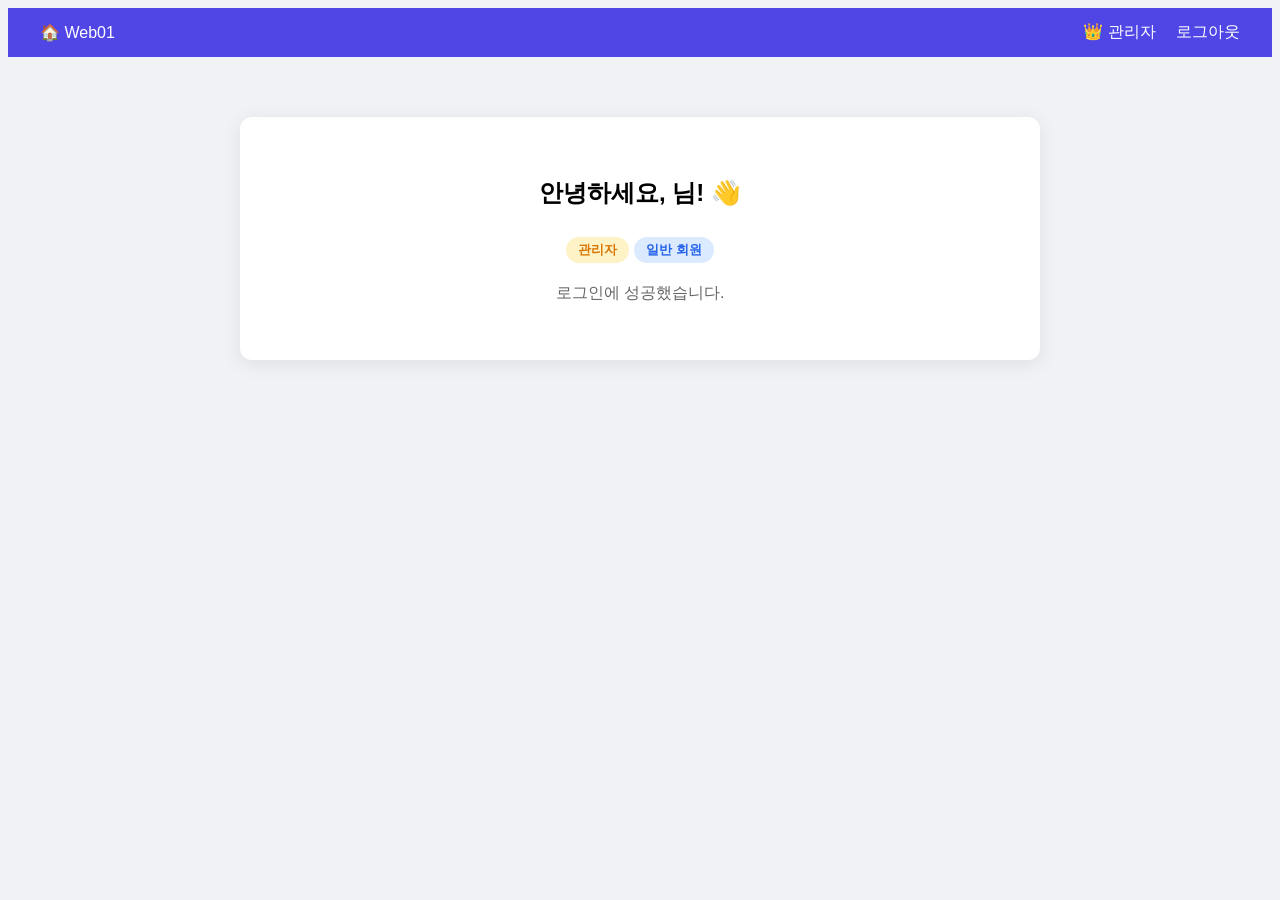
==== src/main/resources/templates/home.html @ 5ded8071 "favicon 추가" ====
<!DOCTYPE html>
<html lang="ko" xmlns:th="http://www.thymeleaf.org"
      xmlns:sec="http://www.thymeleaf.org/extras/spring-security">
<head>
    <link rel="icon" type="image/svg+xml" th:href="@{/favicon.svg}">
    <meta charset="UTF-8">
    <title>홈</title>
    <style>
        body { font-family: 'Segoe UI', sans-serif; background: #f0f2f5; }
        .navbar { background: #4f46e5; color: white; padding: 14px 32px;
            display: flex; justify-content: space-between; align-items: center; }
        .navbar a { color: white; text-decoration: none; margin-left: 16px; }
        .content { max-width: 800px; margin: 60px auto; text-align: center; }
        .card { background: white; padding: 40px; border-radius: 12px;
            box-shadow: 0 4px 20px rgba(0,0,0,.08); }
        .badge { display: inline-block; padding: 4px 12px; border-radius: 20px;
            font-size: 13px; font-weight: bold; margin-top: 8px; }
        .admin-badge { background: #fef3c7; color: #d97706; }
        .user-badge  { background: #dbeafe; color: #2563eb; }
    </style>
</head>
<body>
<nav class="navbar">
    <span>🏠 Web01</span>
    <div>
        <a th:if="${isAdmin}" th:href="@{/admin}">👑 관리자</a>
        <form th:action="@{/auth/logout}" method="post" style="display:inline;">
            <input type="hidden" th:name="${_csrf.parameterName}" th:value="${_csrf.token}"/>
            <button type="submit" style="background:none; border:none; color:white;
            cursor:pointer; font-size:inherit; padding:0; margin-left:16px;">
                로그아웃
            </button>
        </form>
    </div>
</nav>
<div class="content">
    <div class="card">
        <h2>안녕하세요, <span th:text="${username}"></span>님! 👋</h2>
        <span th:if="${isAdmin}"  class="badge admin-badge">관리자</span>
        <span th:unless="${isAdmin}" class="badge user-badge">일반 회원</span>
        <p style="margin-top:20px; color:#666;">로그인에 성공했습니다.</p>
    </div>
</div>
</body>
</html>
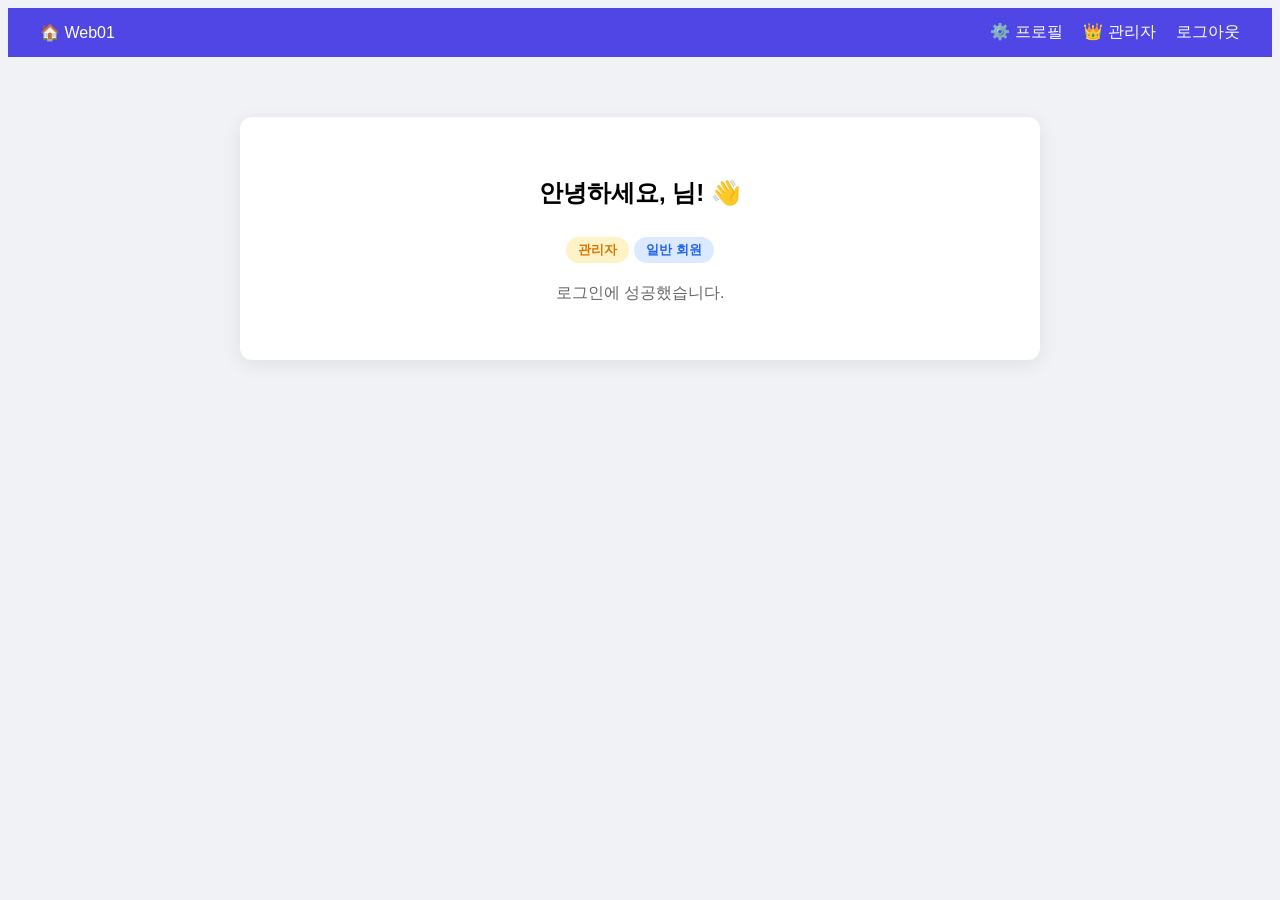
==== commit 6f93833c: "프로필 화면 추가" ====
--- a/src/main/resources/templates/home.html
+++ b/src/main/resources/templates/home.html
@@ -22,7 +22,9 @@
 <body>
 <nav class="navbar">
     <span>🏠 Web01</span>
+
     <div>
+        <a th:href="@{/profile}">⚙️ 프로필</a>
         <a th:if="${isAdmin}" th:href="@{/admin}">👑 관리자</a>
         <form th:action="@{/auth/logout}" method="post" style="display:inline;">
             <input type="hidden" th:name="${_csrf.parameterName}" th:value="${_csrf.token}"/>
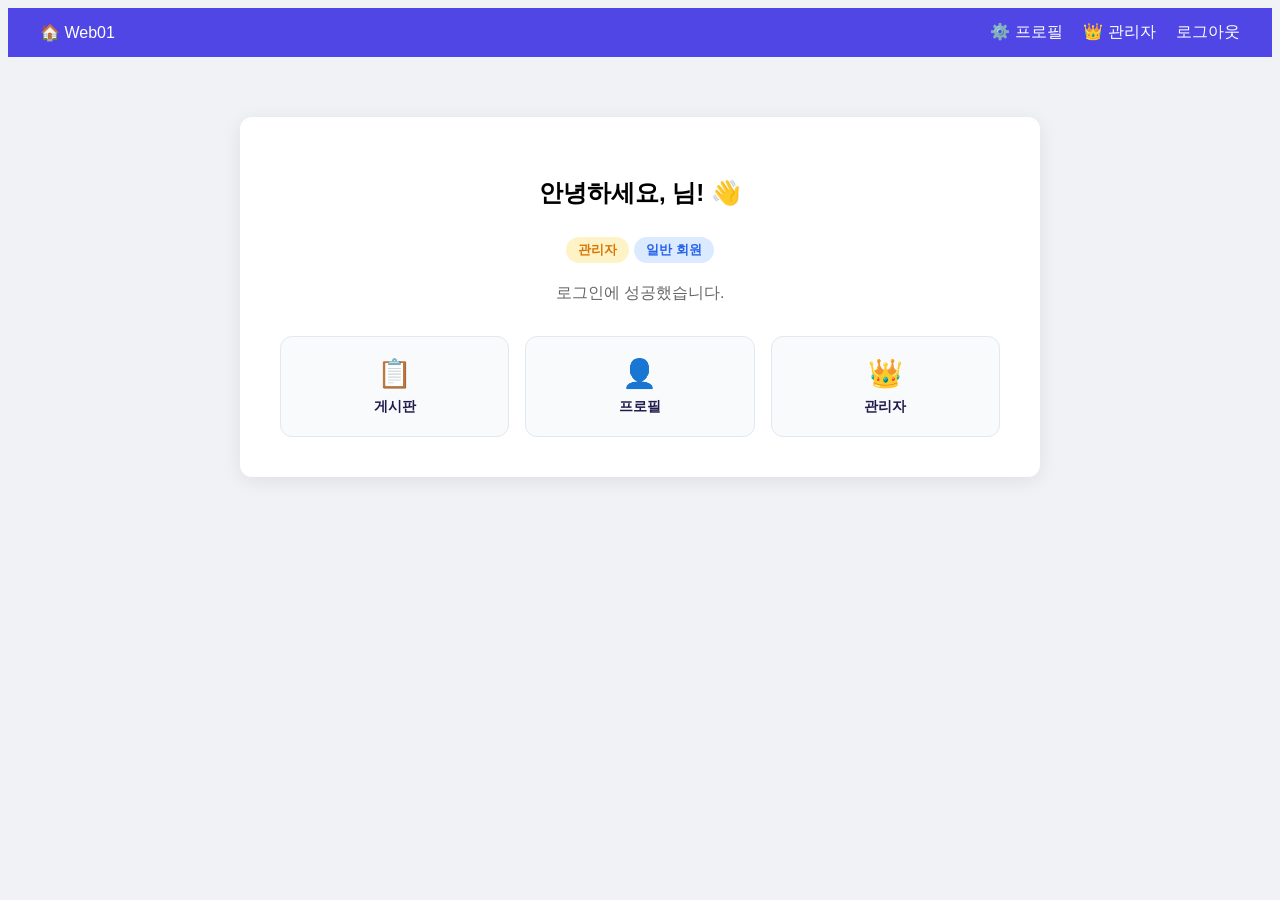
==== commit 68fcc721: "게시판 기능 추가" ====
--- a/src/main/resources/templates/home.html
+++ b/src/main/resources/templates/home.html
@@ -17,12 +17,24 @@
             font-size: 13px; font-weight: bold; margin-top: 8px; }
         .admin-badge { background: #fef3c7; color: #d97706; }
         .user-badge  { background: #dbeafe; color: #2563eb; }
+        .menu-grid {
+            display: grid; grid-template-columns: repeat(auto-fit, minmax(160px, 1fr));
+            gap: 16px; margin-top: 32px;
+        }
+        .menu-item {
+            padding: 20px; border-radius: 12px; background: #f8fafc;
+            border: 1px solid #e2e8f0; text-decoration: none; color: #1e1b4b;
+            transition: all .15s; display: flex; flex-direction: column;
+            align-items: center; gap: 8px;
+        }
+        .menu-item:hover { background: #ede9fe; border-color: #c4b5fd; }
+        .menu-item .icon { font-size: 28px; }
+        .menu-item .label { font-size: 14px; font-weight: 600; }
     </style>
 </head>
 <body>
 <nav class="navbar">
     <span>🏠 Web01</span>
-
     <div>
         <a th:href="@{/profile}">⚙️ 프로필</a>
         <a th:if="${isAdmin}" th:href="@{/admin}">👑 관리자</a>
@@ -41,6 +53,22 @@
         <span th:if="${isAdmin}"  class="badge admin-badge">관리자</span>
         <span th:unless="${isAdmin}" class="badge user-badge">일반 회원</span>
         <p style="margin-top:20px; color:#666;">로그인에 성공했습니다.</p>
+
+        <!-- 메뉴 -->
+        <div class="menu-grid">
+            <a th:href="@{/board}" class="menu-item">
+                <span class="icon">📋</span>
+                <span class="label">게시판</span>
+            </a>
+            <a th:href="@{/profile}" class="menu-item">
+                <span class="icon">👤</span>
+                <span class="label">프로필</span>
+            </a>
+            <a th:if="${isAdmin}" th:href="@{/admin}" class="menu-item">
+                <span class="icon">👑</span>
+                <span class="label">관리자</span>
+            </a>
+        </div>
     </div>
 </div>
 </body>
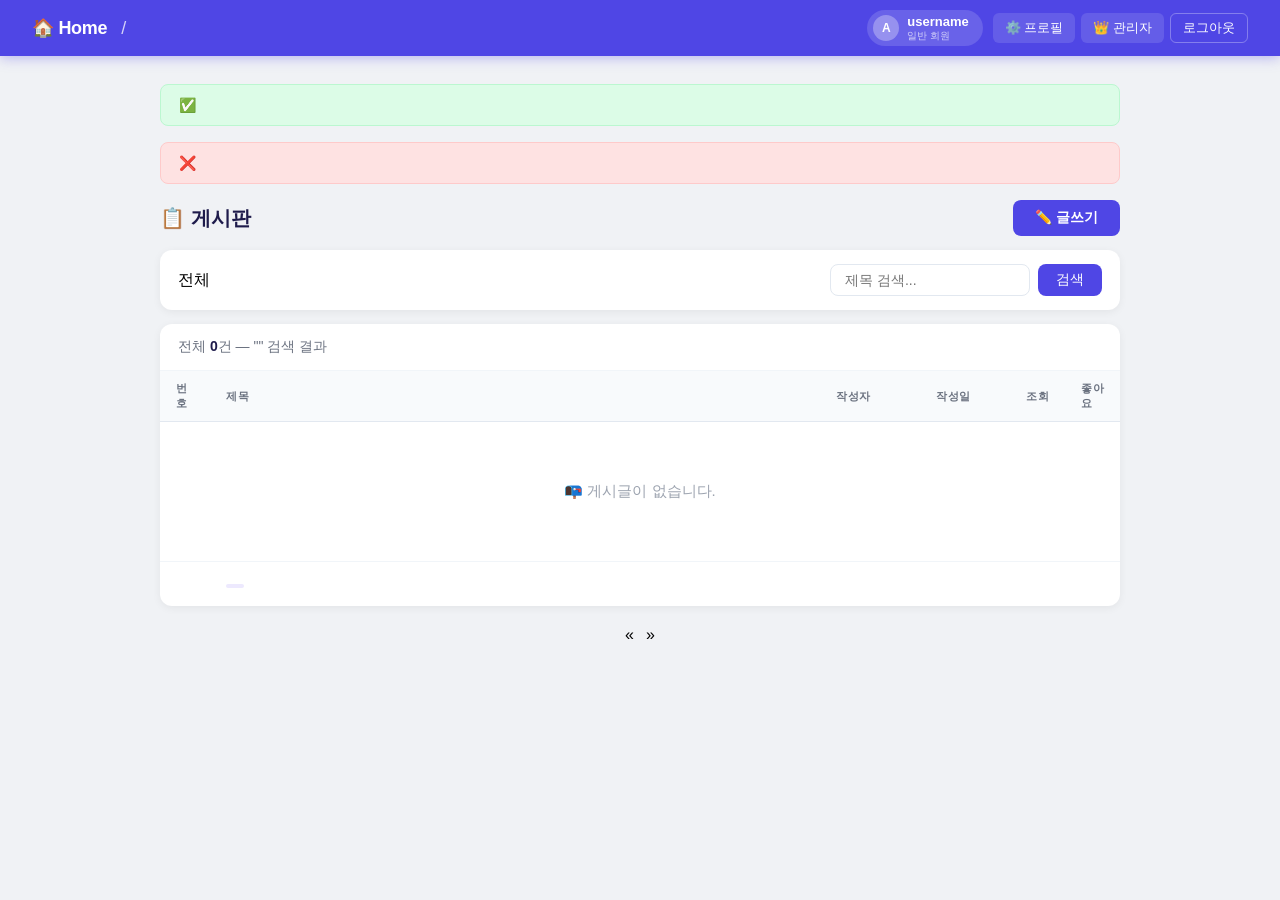
==== commit 51a26fc5: "홈 화면 레이아웃 수정" ====
--- a/src/main/resources/templates/home.html
+++ b/src/main/resources/templates/home.html
@@ -4,72 +4,447 @@
 <head>
     <link rel="icon" type="image/svg+xml" th:href="@{/favicon.svg}">
     <meta charset="UTF-8">
-    <title>홈</title>
+    <title>홈 — Web01</title>
     <style>
-        body { font-family: 'Segoe UI', sans-serif; background: #f0f2f5; }
-        .navbar { background: #4f46e5; color: white; padding: 14px 32px;
-            display: flex; justify-content: space-between; align-items: center; }
-        .navbar a { color: white; text-decoration: none; margin-left: 16px; }
-        .content { max-width: 800px; margin: 60px auto; text-align: center; }
-        .card { background: white; padding: 40px; border-radius: 12px;
-            box-shadow: 0 4px 20px rgba(0,0,0,.08); }
-        .badge { display: inline-block; padding: 4px 12px; border-radius: 20px;
-            font-size: 13px; font-weight: bold; margin-top: 8px; }
-        .admin-badge { background: #fef3c7; color: #d97706; }
-        .user-badge  { background: #dbeafe; color: #2563eb; }
-        .menu-grid {
-            display: grid; grid-template-columns: repeat(auto-fit, minmax(160px, 1fr));
-            gap: 16px; margin-top: 32px;
-        }
-        .menu-item {
-            padding: 20px; border-radius: 12px; background: #f8fafc;
-            border: 1px solid #e2e8f0; text-decoration: none; color: #1e1b4b;
-            transition: all .15s; display: flex; flex-direction: column;
-            align-items: center; gap: 8px;
-        }
-        .menu-item:hover { background: #ede9fe; border-color: #c4b5fd; }
-        .menu-item .icon { font-size: 28px; }
-        .menu-item .label { font-size: 14px; font-weight: 600; }
+        *, *::before, *::after { box-sizing: border-box; margin: 0; padding: 0; }
+
+        body {
+            font-family: 'Segoe UI', Tahoma, Geneva, Verdana, sans-serif;
+            background: #f0f2f5;
+            min-height: 100vh;
+        }
+
+        /* ── 네비게이션 ── */
+        .navbar {
+            background: #4f46e5;
+            padding: 0 32px;
+            display: flex;
+            justify-content: space-between;
+            align-items: center;
+            position: sticky;
+            top: 0;
+            z-index: 100;
+            box-shadow: 0 2px 12px rgba(79,70,229,.35);
+            height: 56px;
+        }
+
+        .navbar-brand {
+            font-size: 18px;
+            font-weight: 700;
+            color: white;
+            letter-spacing: -.3px;
+            display: flex;
+            align-items: center;
+            gap: 8px;
+        }
+
+        .navbar-right {
+            display: flex;
+            align-items: center;
+            gap: 6px;
+        }
+
+        a.navbar-brand {
+            text-decoration: none;
+            color: white;
+        }
+
+        /* 내 정보 칩 */
+        .user-chip {
+            display: flex;
+            align-items: center;
+            gap: 8px;
+            background: rgba(255,255,255,.15);
+            border-radius: 24px;
+            padding: 5px 14px 5px 6px;
+            margin-right: 4px;
+        }
+        .user-avatar {
+            width: 26px;
+            height: 26px;
+            border-radius: 50%;
+            background: rgba(255,255,255,.3);
+            display: flex;
+            align-items: center;
+            justify-content: center;
+            font-size: 12px;
+            font-weight: 700;
+            color: white;
+        }
+        .user-info-text {
+            display: flex;
+            flex-direction: column;
+            line-height: 1.1;
+        }
+        .user-name {
+            font-size: 13px;
+            font-weight: 600;
+            color: white;
+        }
+        .user-role {
+            font-size: 10px;
+            color: rgba(255,255,255,.7);
+        }
+
+        .nav-btn {
+            color: white;
+            text-decoration: none;
+            font-size: 13px;
+            padding: 6px 12px;
+            border-radius: 6px;
+            background: rgba(255,255,255,.12);
+            transition: background .2s;
+            white-space: nowrap;
+        }
+        .nav-btn:hover { background: rgba(255,255,255,.25); }
+
+        .nav-logout-btn {
+            background: none;
+            border: 1px solid rgba(255,255,255,.3);
+            color: white;
+            font-size: 13px;
+            padding: 5px 12px;
+            border-radius: 6px;
+            cursor: pointer;
+            transition: all .2s;
+            font-family: inherit;
+        }
+        .nav-logout-btn:hover {
+            background: rgba(255,255,255,.15);
+            border-color: rgba(255,255,255,.5);
+        }
+
+        /* ── 본문 ── */
+        .wrapper {
+            max-width: 1000px;
+            margin: 28px auto;
+            padding: 0 20px 60px;
+        }
+
+        /* ── 알림 ── */
+        .alert {
+            padding: 12px 18px;
+            border-radius: 8px;
+            margin-bottom: 16px;
+            font-size: 14px;
+            display: flex;
+            align-items: center;
+            gap: 8px;
+        }
+        .alert-success { background: #dcfce7; color: #15803d; border: 1px solid #bbf7d0; }
+        .alert-error   { background: #fee2e2; color: #dc2626; border: 1px solid #fecaca; }
+
+        /* ── 게시판 헤더 ── */
+        .board-header {
+            display: flex;
+            align-items: center;
+            justify-content: space-between;
+            margin-bottom: 14px;
+            flex-wrap: wrap;
+            gap: 10px;
+        }
+        .board-header h1 {
+            font-size: 20px;
+            font-weight: 700;
+            color: #1e1b4b;
+        }
+        .btn-write {
+            padding: 9px 22px;
+            background: #4f46e5;
+            color: white;
+            border-radius: 8px;
+            text-decoration: none;
+            font-size: 14px;
+            font-weight: 600;
+            transition: background .15s;
+        }
+        .btn-write:hover { background: #4338ca; }
+
+        /* ── 필터 바 ── */
+        .filter-bar {
+            background: white;
+            border-radius: 12px;
+            padding: 14px 18px;
+            margin-bottom: 14px;
+            box-shadow: 0 2px 8px rgba(0,0,0,.06);
+            display: flex;
+            gap: 8px;
+            flex-wrap: wrap;
+            align-items: center;
+        }
+        .cat-btn {
+            padding: 5px 14px;
+            border-radius: 20px;
+            font-size: 13px;
+            border: 1px solid #e2e8f0;
+            background: white;
+            cursor: pointer;
+            color: #6b7280;
+            transition: all .15s;
+            text-decoration: none;
+        }
+        .cat-btn:hover, .cat-btn.active {
+            background: #4f46e5;
+            color: white;
+            border-color: #4f46e5;
+        }
+        .search-wrap {
+            display: flex;
+            gap: 8px;
+            margin-left: auto;
+        }
+        .search-wrap input {
+            padding: 7px 14px;
+            border: 1px solid #e2e8f0;
+            border-radius: 8px;
+            font-size: 14px;
+            width: 200px;
+            font-family: inherit;
+        }
+        .search-wrap input:focus { outline: none; border-color: #4f46e5; }
+        .btn-search {
+            padding: 7px 18px;
+            background: #4f46e5;
+            color: white;
+            border: none;
+            border-radius: 8px;
+            font-size: 14px;
+            cursor: pointer;
+            font-family: inherit;
+        }
+
+        /* ── 게시글 테이블 ── */
+        .table-card {
+            background: white;
+            border-radius: 12px;
+            box-shadow: 0 2px 8px rgba(0,0,0,.06);
+            overflow: hidden;
+            margin-bottom: 20px;
+        }
+        .table-top {
+            padding: 14px 18px;
+            border-bottom: 1px solid #f1f5f9;
+            display: flex;
+            justify-content: space-between;
+            align-items: center;
+        }
+        .table-top-left {
+            font-size: 14px;
+            color: #6b7280;
+        }
+        .table-top-left strong { color: #1e1b4b; }
+
+        table { width: 100%; border-collapse: collapse; }
+        thead th {
+            background: #f8fafc;
+            padding: 10px 16px;
+            text-align: left;
+            font-size: 11px;
+            font-weight: 600;
+            color: #6b7280;
+            text-transform: uppercase;
+            letter-spacing: .5px;
+            border-bottom: 1px solid #e2e8f0;
+        }
+        tbody td {
+            padding: 13px 16px;
+            font-size: 14px;
+            color: #374151;
+            border-bottom: 1px solid #f1f5f9;
+            vertical-align: middle;
+        }
+        tbody tr:last-child td { border-bottom: none; }
+        tbody tr:hover { background: #fafbff; }
+
+        .post-title-link {
+            color: #1e1b4b;
+            text-decoration: none;
+            font-weight: 500;
+        }
+        .post-title-link:hover { color: #4f46e5; text-decoration: underline; }
+
+        .badge-cat {
+            display: inline-block;
+            padding: 2px 9px;
+            border-radius: 20px;
+            font-size: 11px;
+            font-weight: 600;
+            background: #ede9fe;
+            color: #6d28d9;
+            margin-right: 6px;
+        }
+
+        .meta-date {
+            font-size: 11px;
+            color: #9ca3af;
+            margin-top: 2px;
+        }
+
+        td.num {
+            text-align: center;
+            font-size: 13px;
+            color: #9ca3af;
+        }
+
+        .empty-row td {
+            text-align: center;
+            padding: 60px 0;
+            color: #9ca3af;
+            font-size: 15px;
+        }
+
+        /* ── 페이징 ── */
+        .pagination {
+            display: flex;
+            justify-content: center;
+            gap: 6px;
+            margin-top: 20px;
+        }
+        .page-btn {
+            padding: 7px 13px;
+            border-radius: 8px;
+            font-size: 14px;
+            border: 1px solid #e2e8f0;
+            background: white;
+            color: #374151;
+            text-decoration: none;
+            transition: all .15s;
+        }
+        .page-btn:hover { border-color: #4f46e5; color: #4f46e5; }
+        .page-btn.active { background: #4f46e5; color: white; border-color: #4f46e5; }
+        .page-btn.disabled { color: #d1d5db; pointer-events: none; }
+
+        @media (max-width: 640px) {
+            .navbar { padding: 0 16px; }
+            .search-wrap { margin-left: 0; width: 100%; }
+            .search-wrap input { flex: 1; }
+            th.hide-sm, td.hide-sm { display: none; }
+            .user-info-text { display: none; }
+        }
     </style>
 </head>
 <body>
+
+<!-- 네비게이션 -->
 <nav class="navbar">
-    <span>🏠 Web01</span>
-    <div>
-        <a th:href="@{/profile}">⚙️ 프로필</a>
-        <a th:if="${isAdmin}" th:href="@{/admin}">👑 관리자</a>
+    <a th:href="@{/home}" class="navbar-brand">
+        🏠 Home
+        <span th:if="${currentCategoryName != null}"
+              style="font-weight:400; opacity:.75; margin-left:6px;">
+        / <span th:text="${currentCategoryName}"></span>
+    </span>
+    </a>
+
+    <div class="navbar-right">
+        <!-- 내 정보 칩 -->
+        <div class="user-chip">
+            <div class="user-avatar"
+                 th:text="${#strings.substring(username, 0, 1).toUpperCase()}">A</div>
+            <div class="user-info-text">
+                <span class="user-name" th:text="${username}">username</span>
+                <span class="user-role" th:text="${isAdmin} ? '관리자' : '일반 회원'">일반 회원</span>
+            </div>
+        </div>
+
+        <a th:href="@{/profile}" class="nav-btn">⚙️ 프로필</a>
+        <a th:if="${isAdmin}" th:href="@{/admin}" class="nav-btn">👑 관리자</a>
+
         <form th:action="@{/auth/logout}" method="post" style="display:inline;">
             <input type="hidden" th:name="${_csrf.parameterName}" th:value="${_csrf.token}"/>
-            <button type="submit" style="background:none; border:none; color:white;
-            cursor:pointer; font-size:inherit; padding:0; margin-left:16px;">
-                로그아웃
-            </button>
+            <button type="submit" class="nav-logout-btn">로그아웃</button>
         </form>
     </div>
 </nav>
-<div class="content">
-    <div class="card">
-        <h2>안녕하세요, <span th:text="${username}"></span>님! 👋</h2>
-        <span th:if="${isAdmin}"  class="badge admin-badge">관리자</span>
-        <span th:unless="${isAdmin}" class="badge user-badge">일반 회원</span>
-        <p style="margin-top:20px; color:#666;">로그인에 성공했습니다.</p>
-
-        <!-- 메뉴 -->
-        <div class="menu-grid">
-            <a th:href="@{/board}" class="menu-item">
-                <span class="icon">📋</span>
-                <span class="label">게시판</span>
-            </a>
-            <a th:href="@{/profile}" class="menu-item">
-                <span class="icon">👤</span>
-                <span class="label">프로필</span>
-            </a>
-            <a th:if="${isAdmin}" th:href="@{/admin}" class="menu-item">
-                <span class="icon">👑</span>
-                <span class="label">관리자</span>
-            </a>
+
+<div class="wrapper">
+
+    <div th:if="${successMsg}" class="alert alert-success">✅ <span th:text="${successMsg}"></span></div>
+    <div th:if="${errorMsg}"   class="alert alert-error">❌ <span th:text="${errorMsg}"></span></div>
+
+    <!-- 게시판 헤더 -->
+    <div class="board-header">
+        <h1>📋 게시판</h1>
+        <a th:href="@{/board/write}" class="btn-write">✏️ 글쓰기</a>
+    </div>
+
+    <!-- 카테고리 필터 + 검색 -->
+    <div class="filter-bar">
+        <a th:href="@{/home}"
+           th:class="${categoryId == null} ? 'cat-btn active' : 'cat-btn'">전체</a>
+        <a th:each="cat : ${categories}"
+           th:href="@{/home(categoryId=${cat.id})}"
+           th:text="${cat.name}"
+           th:class="${categoryId == cat.id} ? 'cat-btn active' : 'cat-btn'"></a>
+
+        <form class="search-wrap" th:action="@{/home}" method="get">
+            <input th:if="${categoryId != null}" type="hidden" name="categoryId" th:value="${categoryId}"/>
+            <input type="text" name="keyword" placeholder="제목 검색..." th:value="${keyword}"/>
+            <button type="submit" class="btn-search">검색</button>
+        </form>
+    </div>
+
+    <!-- 게시글 목록 -->
+    <div class="table-card">
+        <div class="table-top">
+            <span class="table-top-left">
+                전체 <strong th:text="${postPage.totalElements}">0</strong>건
+                <th:block th:if="${keyword != null and !#strings.isEmpty(keyword)}">
+                    — "<strong th:text="${keyword}"></strong>" 검색 결과
+                </th:block>
+            </span>
         </div>
+
+        <table>
+            <thead>
+            <tr>
+                <th style="width:50px;" class="hide-sm">번호</th>
+                <th>제목</th>
+                <th style="width:100px;" class="hide-sm">작성자</th>
+                <th style="width:90px;"  class="hide-sm">작성일</th>
+                <th style="width:55px;">조회</th>
+                <th style="width:55px;">좋아요</th>
+            </tr>
+            </thead>
+            <tbody>
+            <tr th:if="${#lists.isEmpty(posts)}" class="empty-row">
+                <td colspan="6">📭 게시글이 없습니다.</td>
+            </tr>
+            <tr th:each="post : ${posts}">
+                <td class="num hide-sm" th:text="${post.id}"></td>
+                <td>
+                    <span th:if="${post.category != null}"
+                          class="badge-cat" th:text="${post.category.name}"></span>
+                    <a th:href="@{/board/{id}(id=${post.id})}"
+                       th:text="${post.title}"
+                       class="post-title-link"></a>
+                    <div class="meta-date hide-sm"
+                         th:text="${#temporals.format(post.createdAt, 'yyyy-MM-dd HH:mm')}"></div>
+                </td>
+                <td class="hide-sm" th:text="${post.author.username}"></td>
+                <td class="num hide-sm"
+                    th:text="${#temporals.format(post.createdAt, 'MM/dd')}"></td>
+                <td class="num" th:text="${post.viewCount}"></td>
+                <td class="num" th:text="${post.likeCount}"></td>
+            </tr>
+            </tbody>
+        </table>
     </div>
+
+    <!-- 페이징 -->
+    <div class="pagination" th:if="${postPage.totalPages > 1}">
+        <a th:href="@{/home(page=0, categoryId=${categoryId}, keyword=${keyword})}"
+           th:class="${postPage.first} ? 'page-btn disabled' : 'page-btn'">«</a>
+
+        <a th:each="i : ${#numbers.sequence(0, postPage.totalPages - 1)}"
+           th:if="${i >= currentPage - 2 and i <= currentPage + 2}"
+           th:href="@{/home(page=${i}, categoryId=${categoryId}, keyword=${keyword})}"
+           th:text="${i + 1}"
+           th:class="${i == currentPage} ? 'page-btn active' : 'page-btn'"></a>
+
+        <a th:href="@{/home(page=${postPage.totalPages - 1}, categoryId=${categoryId}, keyword=${keyword})}"
+           th:class="${postPage.last} ? 'page-btn disabled' : 'page-btn'">»</a>
+    </div>
+
 </div>
 </body>
 </html>
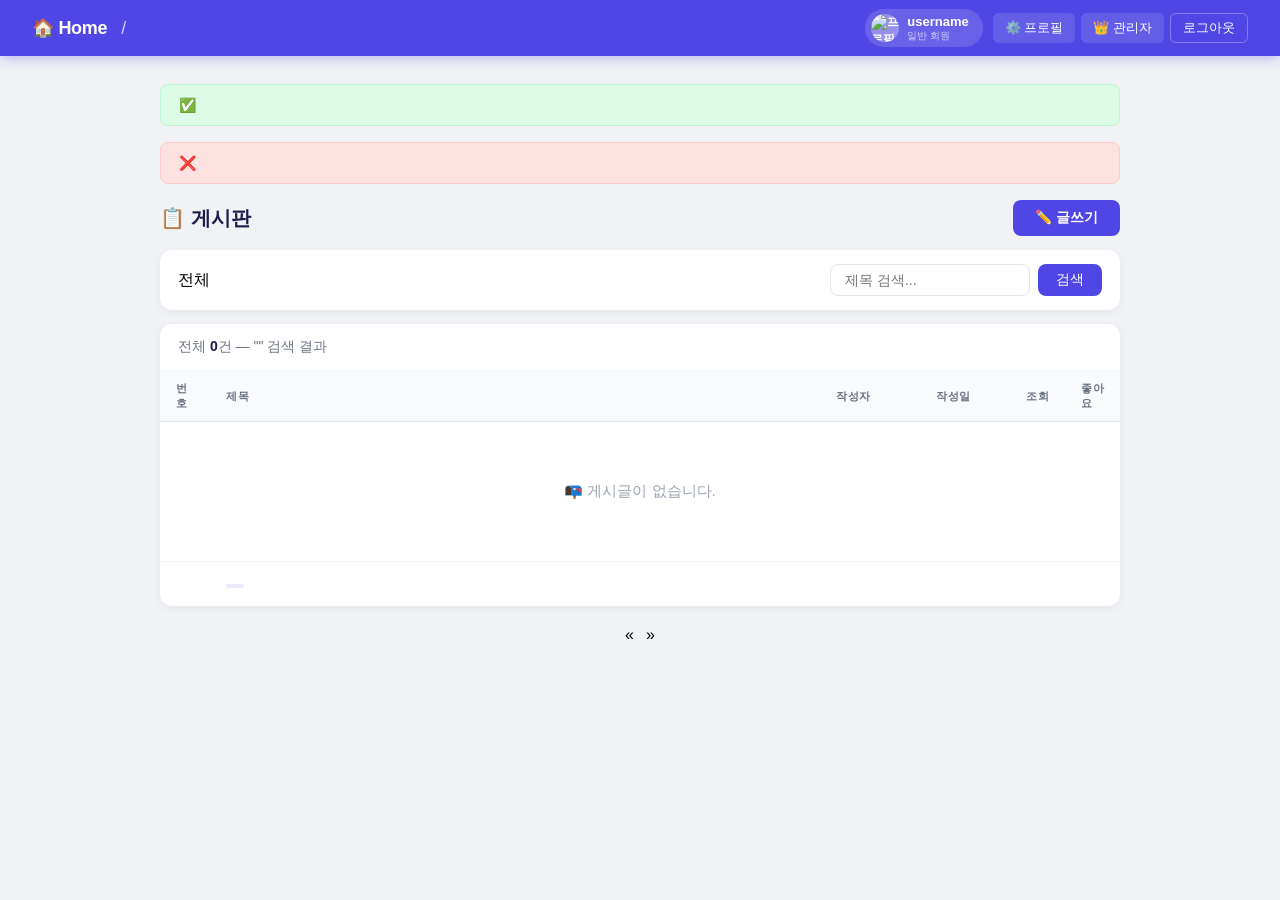
==== commit 162e752e: "프로필 사진 기능 추가" ====
--- a/src/main/resources/templates/home.html
+++ b/src/main/resources/templates/home.html
@@ -60,8 +60,8 @@
             margin-right: 4px;
         }
         .user-avatar {
-            width: 26px;
-            height: 26px;
+            width: 28px;
+            height: 28px;
             border-radius: 50%;
             background: rgba(255,255,255,.3);
             display: flex;
@@ -70,6 +70,8 @@
             font-size: 12px;
             font-weight: 700;
             color: white;
+            overflow: hidden;
+            flex-shrink: 0;
         }
         .user-info-text {
             display: flex;
@@ -338,8 +340,14 @@
     <div class="navbar-right">
         <!-- 내 정보 칩 -->
         <div class="user-chip">
-            <div class="user-avatar"
-                 th:text="${#strings.substring(username, 0, 1).toUpperCase()}">A</div>
+            <div class="user-avatar">
+                <img th:if="${profileImage != null}"
+                     th:src="${profileImage}"
+                     style="width:100%; height:100%; object-fit:cover;"
+                     alt="프로필"/>
+                <span th:unless="${profileImage != null}"
+                      th:text="${#strings.substring(username, 0, 1).toUpperCase()}"></span>
+            </div>
             <div class="user-info-text">
                 <span class="user-name" th:text="${username}">username</span>
                 <span class="user-role" th:text="${isAdmin} ? '관리자' : '일반 회원'">일반 회원</span>
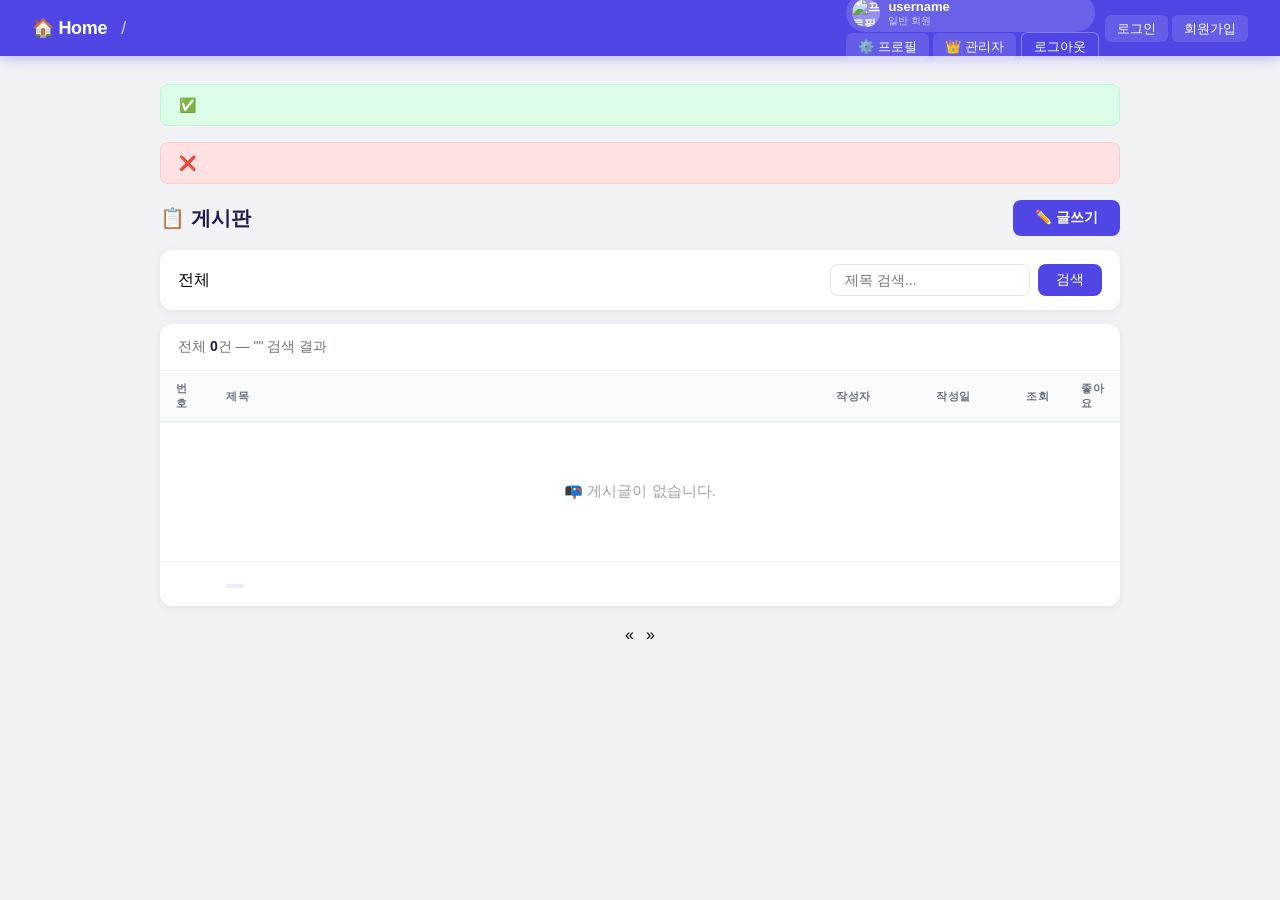
==== commit f57e5c6d: "로그인 없이 홈 화면 접근 가능 하도록 수정" ====
--- a/src/main/resources/templates/home.html
+++ b/src/main/resources/templates/home.html
@@ -338,29 +338,39 @@
     </a>
 
     <div class="navbar-right">
-        <!-- 내 정보 칩 -->
-        <div class="user-chip">
-            <div class="user-avatar">
-                <img th:if="${profileImage != null}"
-                     th:src="${profileImage}"
-                     style="width:100%; height:100%; object-fit:cover;"
-                     alt="프로필"/>
-                <span th:unless="${profileImage != null}"
-                      th:text="${#strings.substring(username, 0, 1).toUpperCase()}"></span>
+        <!-- ── 로그인 상태 ── -->
+        <th:block th:if="${isLoggedIn}">
+            <!-- 내 정보 칩 -->
+            <div class="user-chip">
+                <div class="user-avatar">
+                    <img th:if="${profileImage != null}"
+                         th:src="${profileImage}"
+                         style="width:100%; height:100%; object-fit:cover;"
+                         alt="프로필"/>
+                    <span th:unless="${profileImage != null}"
+                          th:text="${#strings.substring(username, 0, 1).toUpperCase()}"></span>
+                </div>
+                <div class="user-info-text">
+                    <span class="user-name" th:text="${username}">username</span>
+                    <span class="user-role" th:text="${isAdmin} ? '관리자' : '일반 회원'">일반 회원</span>
+                </div>
             </div>
-            <div class="user-info-text">
-                <span class="user-name" th:text="${username}">username</span>
-                <span class="user-role" th:text="${isAdmin} ? '관리자' : '일반 회원'">일반 회원</span>
-            </div>
-        </div>
-
-        <a th:href="@{/profile}" class="nav-btn">⚙️ 프로필</a>
-        <a th:if="${isAdmin}" th:href="@{/admin}" class="nav-btn">👑 관리자</a>
-
-        <form th:action="@{/auth/logout}" method="post" style="display:inline;">
-            <input type="hidden" th:name="${_csrf.parameterName}" th:value="${_csrf.token}"/>
-            <button type="submit" class="nav-logout-btn">로그아웃</button>
-        </form>
+
+            <a th:href="@{/profile}" class="nav-btn">⚙️ 프로필</a>
+            <a th:if="${isAdmin}" th:href="@{/admin}" class="nav-btn">👑 관리자</a>
+
+            <form th:action="@{/auth/logout}" method="post" style="display:inline;">
+                <input type="hidden" th:name="${_csrf.parameterName}" th:value="${_csrf.token}"/>
+                <button type="submit" class="nav-logout-btn">로그아웃</button>
+            </form>
+        </th:block>
+
+        <!-- ── 비로그인 상태 ── -->
+        <th:block th:unless="${isLoggedIn}">
+            <a th:href="@{/auth/login}"  class="nav-btn">로그인</a>
+            <a th:href="@{/auth/signup}" class="nav-btn">회원가입</a>
+        </th:block>
+
     </div>
 </nav>
 
@@ -372,7 +382,8 @@
     <!-- 게시판 헤더 -->
     <div class="board-header">
         <h1>📋 게시판</h1>
-        <a th:href="@{/board/write}" class="btn-write">✏️ 글쓰기</a>
+        <!-- 로그인 시 바로 이동, 비로그인 시 로그인 페이지로 -->
+        <a th:href="${isLoggedIn} ? @{/board/write} : @{/auth/login}" class="btn-write">✏️ 글쓰기</a>
     </div>
 
     <!-- 카테고리 필터 + 검색 -->
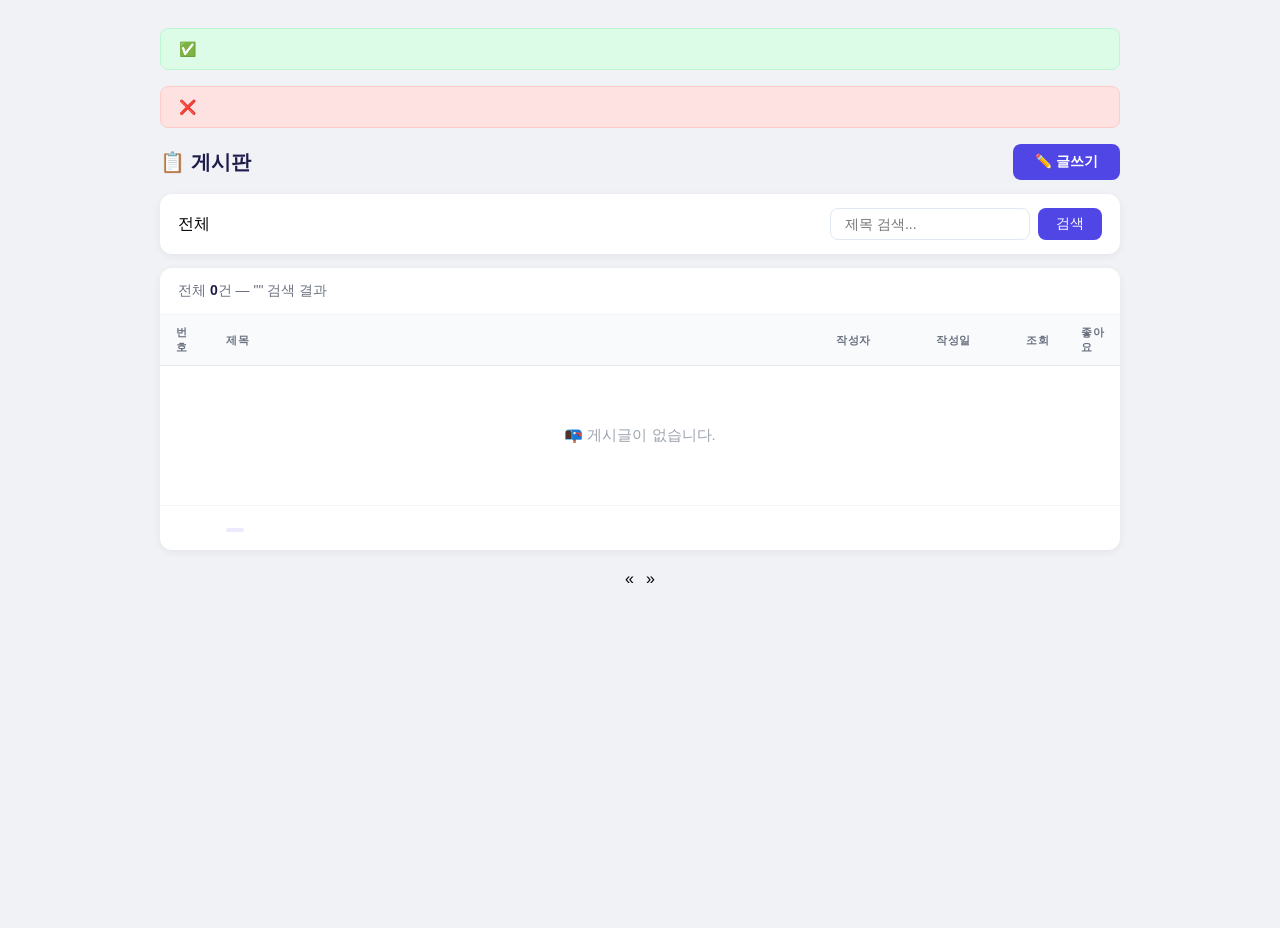
==== commit e911b09c: "header.html 컴포넌트 구현" ====
--- a/src/main/resources/templates/home.html
+++ b/src/main/resources/templates/home.html
@@ -5,6 +5,8 @@
     <link rel="icon" type="image/svg+xml" th:href="@{/favicon.svg}">
     <meta charset="UTF-8">
     <title>홈 — Web01</title>
+    <!-- 헤더 스타일 추가 -->
+    <th:block th:replace="~{fragments/header :: headerStyles}"></th:block>
     <style>
         *, *::before, *::after { box-sizing: border-box; margin: 0; padding: 0; }
 
@@ -14,103 +16,8 @@
             min-height: 100vh;
         }
 
-        /* ── 네비게이션 ── */
-        .navbar {
-            background: #4f46e5;
-            padding: 0 32px;
-            display: flex;
-            justify-content: space-between;
-            align-items: center;
-            position: sticky;
-            top: 0;
-            z-index: 100;
-            box-shadow: 0 2px 12px rgba(79,70,229,.35);
-            height: 56px;
-        }
-
-        .navbar-brand {
-            font-size: 18px;
-            font-weight: 700;
-            color: white;
-            letter-spacing: -.3px;
-            display: flex;
-            align-items: center;
-            gap: 8px;
-        }
-
-        .navbar-right {
-            display: flex;
-            align-items: center;
-            gap: 6px;
-        }
-
-        a.navbar-brand {
-            text-decoration: none;
-            color: white;
-        }
-
-        /* 내 정보 칩 */
-        .user-chip {
-            display: flex;
-            align-items: center;
-            gap: 8px;
-            background: rgba(255,255,255,.15);
-            border-radius: 24px;
-            padding: 5px 14px 5px 6px;
-            margin-right: 4px;
-        }
-        .user-avatar {
-            width: 28px;
-            height: 28px;
-            border-radius: 50%;
-            background: rgba(255,255,255,.3);
-            display: flex;
-            align-items: center;
-            justify-content: center;
-            font-size: 12px;
-            font-weight: 700;
-            color: white;
-            overflow: hidden;
-            flex-shrink: 0;
-        }
-        .user-info-text {
-            display: flex;
-            flex-direction: column;
-            line-height: 1.1;
-        }
-        .user-name {
-            font-size: 13px;
-            font-weight: 600;
-            color: white;
-        }
-        .user-role {
-            font-size: 10px;
-            color: rgba(255,255,255,.7);
-        }
-
-        .nav-btn {
-            color: white;
-            text-decoration: none;
-            font-size: 13px;
-            padding: 6px 12px;
-            border-radius: 6px;
-            background: rgba(255,255,255,.12);
-            transition: background .2s;
-            white-space: nowrap;
-        }
         .nav-btn:hover { background: rgba(255,255,255,.25); }
 
-        .nav-logout-btn {
-            background: none;
-            border: 1px solid rgba(255,255,255,.3);
-            color: white;
-            font-size: 13px;
-            padding: 5px 12px;
-            border-radius: 6px;
-            cursor: pointer;
-            transition: all .2s;
-            font-family: inherit;
-        }
         .nav-logout-btn:hover {
             background: rgba(255,255,255,.15);
             border-color: rgba(255,255,255,.5);
@@ -327,52 +234,8 @@
 </head>
 <body>
 
-<!-- 네비게이션 -->
-<nav class="navbar">
-    <a th:href="@{/home}" class="navbar-brand">
-        🏠 Home
-        <span th:if="${currentCategoryName != null}"
-              style="font-weight:400; opacity:.75; margin-left:6px;">
-        / <span th:text="${currentCategoryName}"></span>
-    </span>
-    </a>
-
-    <div class="navbar-right">
-        <!-- ── 로그인 상태 ── -->
-        <th:block th:if="${isLoggedIn}">
-            <!-- 내 정보 칩 -->
-            <div class="user-chip">
-                <div class="user-avatar">
-                    <img th:if="${profileImage != null}"
-                         th:src="${profileImage}"
-                         style="width:100%; height:100%; object-fit:cover;"
-                         alt="프로필"/>
-                    <span th:unless="${profileImage != null}"
-                          th:text="${#strings.substring(username, 0, 1).toUpperCase()}"></span>
-                </div>
-                <div class="user-info-text">
-                    <span class="user-name" th:text="${username}">username</span>
-                    <span class="user-role" th:text="${isAdmin} ? '관리자' : '일반 회원'">일반 회원</span>
-                </div>
-            </div>
-
-            <a th:href="@{/profile}" class="nav-btn">⚙️ 프로필</a>
-            <a th:if="${isAdmin}" th:href="@{/admin}" class="nav-btn">👑 관리자</a>
-
-            <form th:action="@{/auth/logout}" method="post" style="display:inline;">
-                <input type="hidden" th:name="${_csrf.parameterName}" th:value="${_csrf.token}"/>
-                <button type="submit" class="nav-logout-btn">로그아웃</button>
-            </form>
-        </th:block>
-
-        <!-- ── 비로그인 상태 ── -->
-        <th:block th:unless="${isLoggedIn}">
-            <a th:href="@{/auth/login}"  class="nav-btn">로그인</a>
-            <a th:href="@{/auth/signup}" class="nav-btn">회원가입</a>
-        </th:block>
-
-    </div>
-</nav>
+<!-- 기존 nav 블록 전체 삭제 후 아래로 교체 -->
+<div th:replace="~{fragments/header :: siteHeader(${currentCategoryName ?: '게시판'}, 'home')}"></div>
 
 <div class="wrapper">
 
